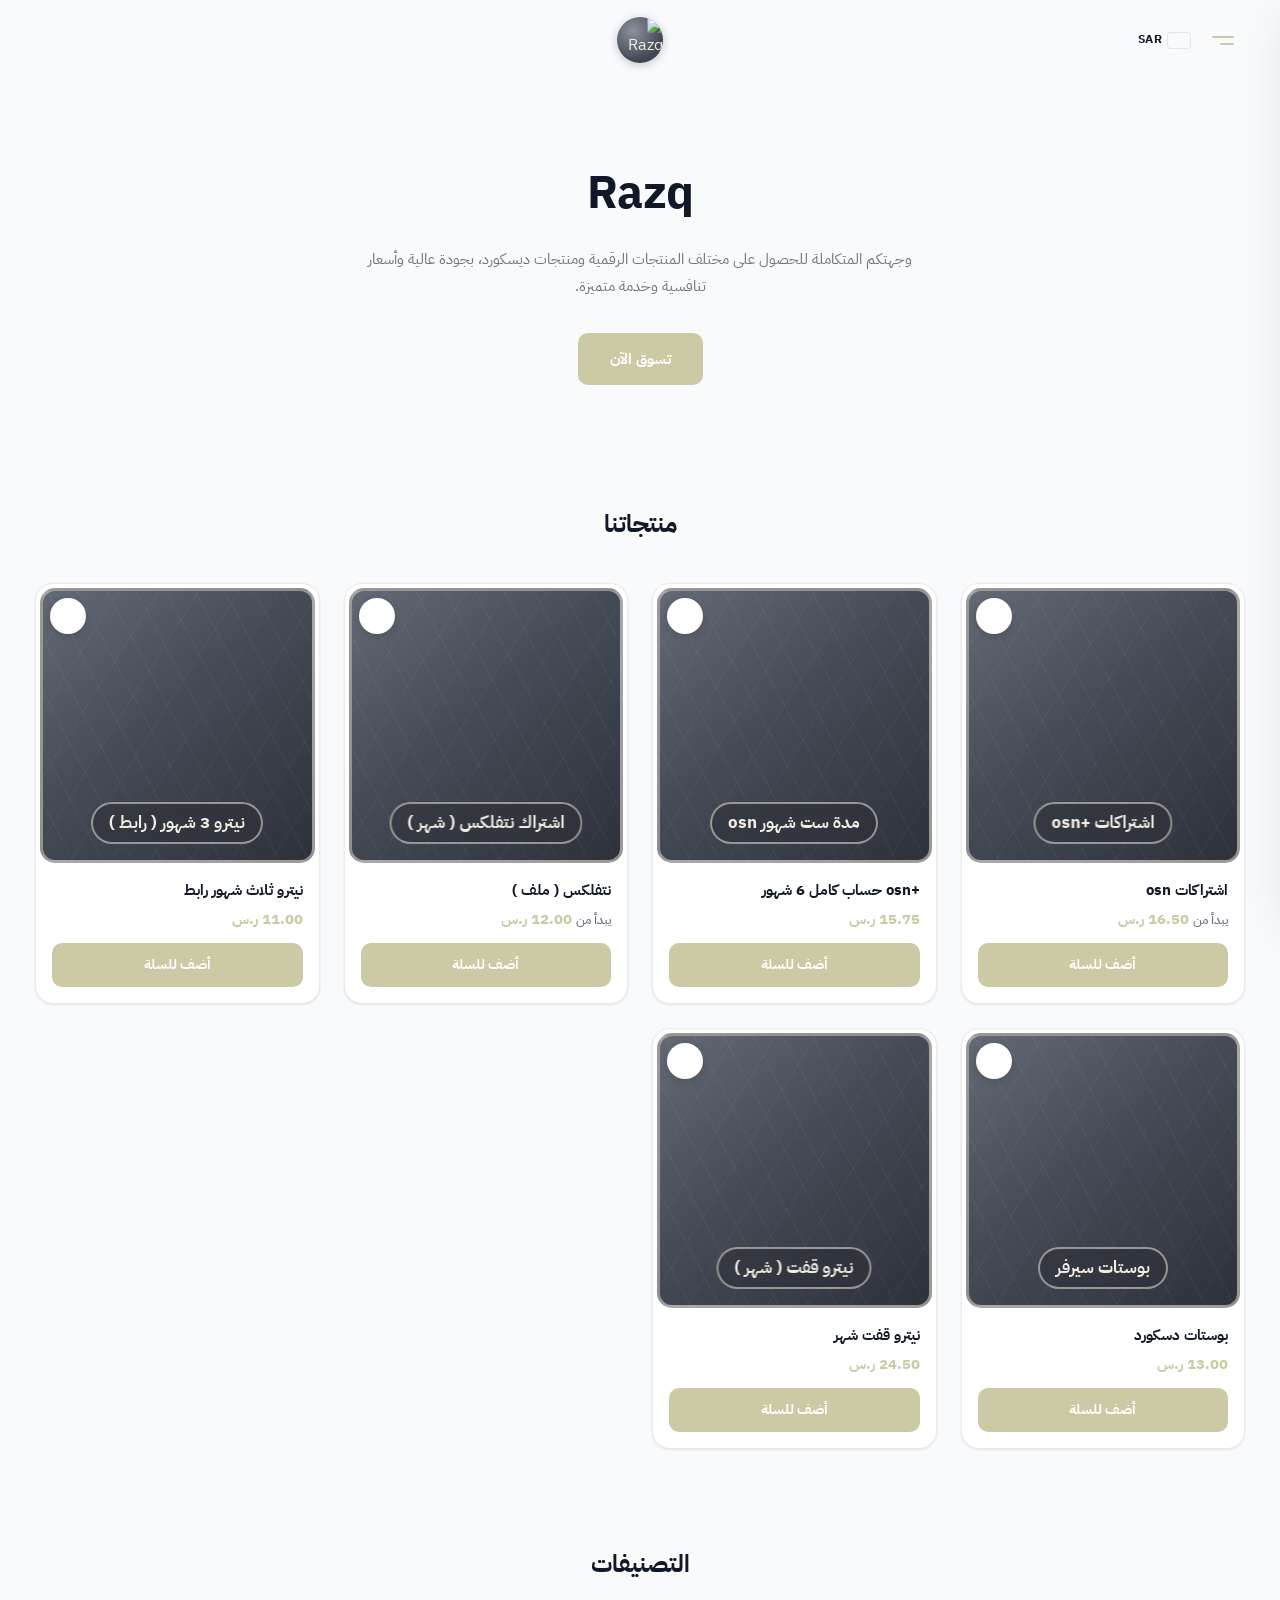
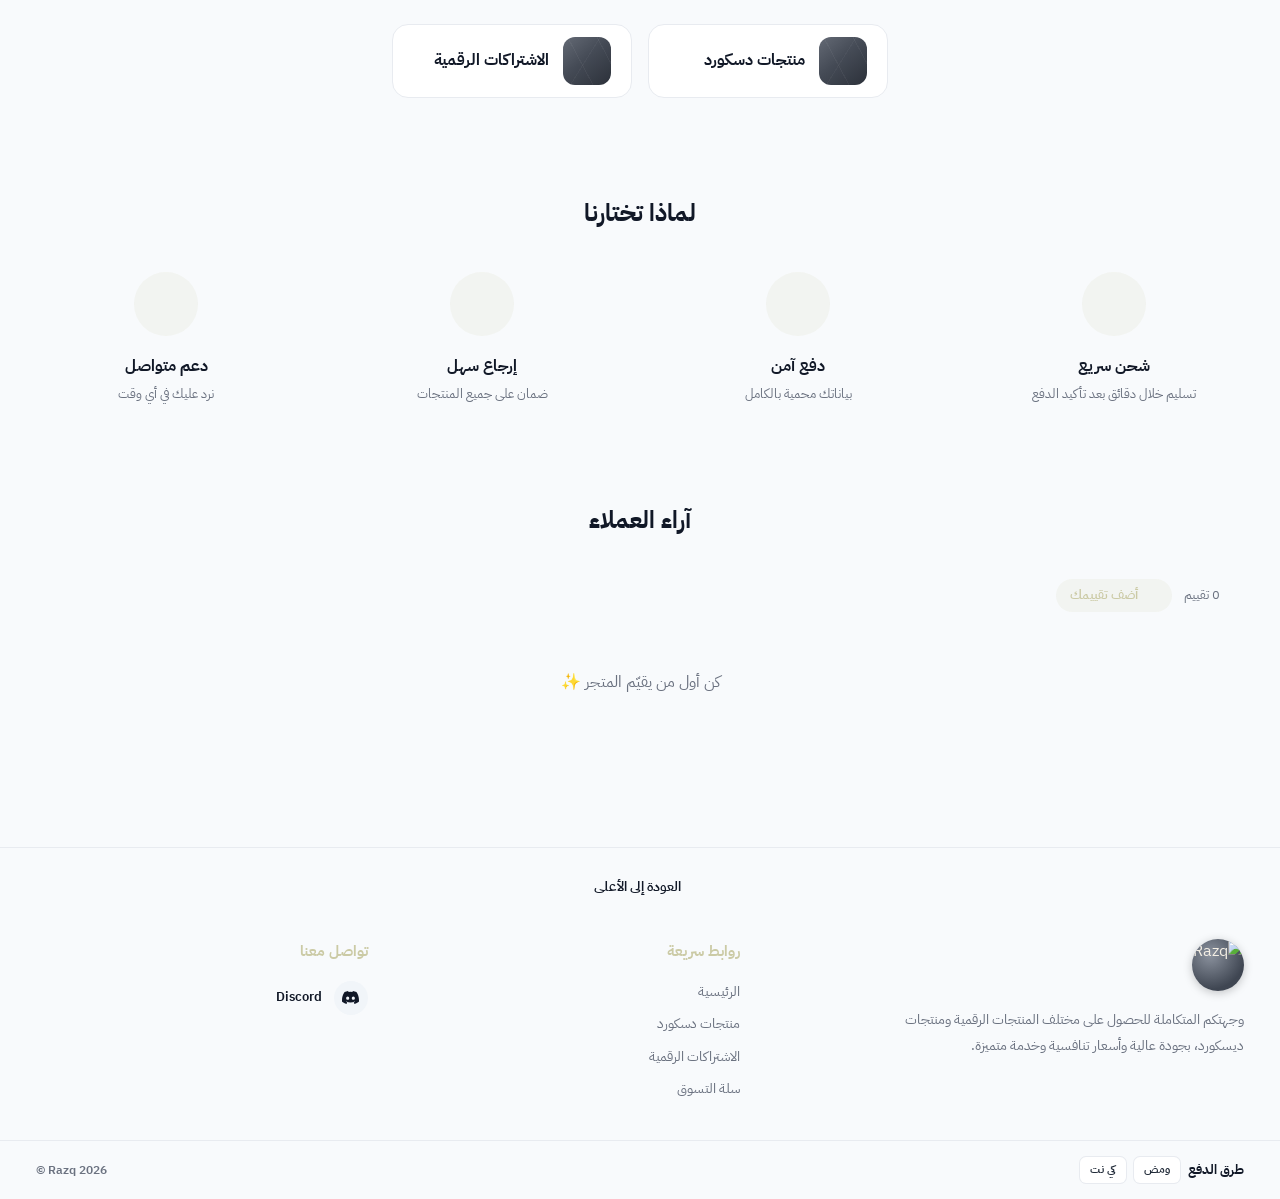
==== index.html @ 9cfd7b9f "Add files via upload" ====
<!doctype html>
<html lang="ar" dir="rtl">
<head>
<meta charset="utf-8">
<meta name="viewport" content="width=device-width, initial-scale=1">
<title>المتجر</title>
<meta name="theme-color" content="#3b82f6">
<script>(function(){var t;try{t=JSON.parse(localStorage.getItem('theme'))}catch(e){}document.documentElement.setAttribute('data-theme',t||'light')})()</script>
<link rel="preconnect" href="https://fonts.googleapis.com">
<link rel="preconnect" href="https://fonts.gstatic.com" crossorigin>
<link id="font-link" rel="stylesheet" href="https://fonts.googleapis.com/css2?family=IBM+Plex+Sans+Arabic:wght@400;500;600;700&display=swap">
<link rel="stylesheet" href="assets/css/style.css">
</head>
<body data-page="home">
<header id="site-header"></header>
<main id="app"><div class="page-loader"><span class="spinner"></span></div></main>
<footer id="site-footer"></footer>
<script src="https://unpkg.com/lucide@latest/dist/umd/lucide.min.js"></script>
<script src="config.js"></script>
<script src="assets/js/app.js"></script>
<script>App.init('home');</script>
</body>
</html>
---- assets/css/style.css ----
@font-face{
    font-family:'Tajawal';
    src:url('../fonts/Tajawal-Black.ttf') format('truetype');
    font-weight:900;
  }
/* ============ المتغيرات والثيم ============ */
:root{
  --font:'IBM Plex Sans Arabic';
  --primary:#3b82f6;
  --primary-soft:color-mix(in srgb,var(--primary) 13%,transparent);
  --bg:#f8fafc;--surface:#ffffff;--surface-2:#f1f5f9;--text:#111827;--muted:#6b7280;--border:#e8ebf0;
  --danger:#ef4444;--success:#16a34a;--star:#f59e0b;
  --shadow:0 1px 2px rgba(16,24,40,.04),0 1px 3px rgba(16,24,40,.06);
  --shadow-lg:0 20px 50px rgba(16,24,40,.16);
  color-scheme:light;
}
[data-theme="dark"]{
  --bg:#111a2e;--surface:#16213a;--surface-2:#1d2a47;--text:#f3f4f6;--muted:#94a3b8;--border:#233150;
  --shadow:none;--shadow-lg:0 20px 50px rgba(0,0,0,.5);color-scheme:dark;
}
*{box-sizing:border-box;margin:0;padding:0}
[hidden]{display:none!important}
html{scroll-behavior:smooth}
body{font-family:var(--font),system-ui,-apple-system,"Segoe UI",sans-serif;background:var(--bg);color:var(--text);line-height:1.6;-webkit-font-smoothing:antialiased;transition:background .2s,color .2s;min-height:100vh;display:flex;flex-direction:column}
main{flex:1}
a{color:inherit;text-decoration:none}
button{font:inherit;cursor:pointer;border:0;background:none;color:inherit}
input,textarea,select{font:inherit;color:inherit}
img{max-width:100%;display:block}
svg{flex-shrink:0}
.container{width:100%;max-width:1240px;margin-inline:auto;padding-inline:16px}
.muted{color:var(--muted)}
.center{text-align:center}
body.lock{overflow:hidden}

/* ============ الأزرار والحقول ============ */
.btn{display:inline-flex;align-items:center;justify-content:center;gap:8px;height:44px;padding:0 20px;border-radius:10px;font-weight:700;font-size:14px;transition:filter .15s,background .15s,transform .1s;white-space:nowrap}
.btn:active{transform:scale(.98)}
.btn svg{width:18px;height:18px}
.btn-primary{background:var(--primary);color:#fff}
.btn-primary:hover{filter:brightness(.92)}
.btn-soft{background:var(--primary-soft);color:var(--primary)}
.btn-soft:hover{filter:brightness(.97)}
.btn-ghost{border:1px solid var(--border);background:var(--surface)}
.btn-ghost:hover{background:var(--surface-2)}
.btn-danger{background:color-mix(in srgb,var(--danger) 12%,transparent);color:var(--danger)}
.btn-discord{background:#5865F2;color:#fff}
.btn-discord:hover{filter:brightness(.93)}
.btn-discord svg{width:22px;height:22px}
.btn-block{width:100%}
.btn-lg{height:56px;font-size:16px;border-radius:12px}
.btn-sm{height:34px;padding:0 12px;font-size:13px;border-radius:8px}
.btn[disabled],.btn.loading{opacity:.55;pointer-events:none}
.grow{flex:1}
.link-danger{color:var(--danger);font-size:13px}
.input{width:100%;height:44px;border:1px solid var(--border);border-radius:10px;background:var(--surface);padding:0 14px;font-size:14px;outline:none;transition:border-color .15s,box-shadow .15s}
textarea.input{height:auto;padding:10px 14px;resize:vertical;line-height:1.7}
.input::placeholder{color:var(--muted);opacity:.8}
.input:focus{border-color:var(--primary);box-shadow:0 0 0 3px var(--primary-soft)}
.input.error{border-color:var(--danger);box-shadow:0 0 0 3px color-mix(in srgb,var(--danger) 15%,transparent)}
.input-sm{height:36px;font-size:13px}
select.input{padding-inline:10px}

/* ============ الهيدر ============ */
#site-header{position:sticky;top:0;z-index:40;background:color-mix(in srgb,var(--bg) 88%,transparent);backdrop-filter:blur(12px);-webkit-backdrop-filter:blur(12px)}
.header-inner{display:grid;grid-template-columns:1fr auto 1fr;align-items:center;height:80px}
.h-group{display:flex;align-items:center;gap:4px}
.h-group.end{justify-content:flex-end}
.icon-btn{width:42px;height:42px;display:grid;place-items:center;border-radius:12px;position:relative;transition:background .15s}
.icon-btn:hover{background:var(--surface-2)}
.icon-btn svg{width:20px;height:20px;stroke-width:1.75}
.h-avatar{width:28px;height:28px;border-radius:50%;object-fit:cover}
.badge{position:absolute;top:3px;inset-inline-end:3px;min-width:17px;height:17px;padding:0 4px;border-radius:999px;background:var(--danger);color:#fff;font-size:10px;font-weight:700;display:grid;place-items:center;line-height:1}
.badge.bump{animation:bump .35s ease}
@keyframes bump{50%{transform:scale(1.35)}}
.burger{display:flex;flex-direction:column;gap:5px;align-items:flex-start;width:22px}
.burger span{display:block;height:2px;border-radius:2px;background:var(--primary);width:22px}
.burger span:last-child{width:14px}
.logo{width:46px;height:46px;border-radius:50%;overflow:hidden;display:grid;place-items:center;background:radial-gradient(circle at 35% 30%,#8b929e,#3f4652 70%);color:#f3eee4;box-shadow:0 2px 10px rgba(0,0,0,.22)}
.logo img{width:100%;height:100%;object-fit:cover}
.logo svg{width:22px;height:22px}
.logo-lg{width:52px;height:52px}
.cur-wrap{position:relative}
.cur-btn{display:flex;align-items:center;gap:6px;font-weight:700;font-size:12px;padding:8px;border-radius:10px;letter-spacing:.3px}
.cur-btn:hover{background:var(--surface-2)}
.cur-btn svg{width:14px;height:14px}
.flag{width:22px;height:15px;border-radius:3px;object-fit:cover;box-shadow:0 0 0 1px rgba(0,0,0,.08)}
.cur-menu{position:absolute;top:calc(100% + 8px);inset-inline-start:0;width:250px;background:var(--surface);border:1px solid var(--border);border-radius:16px;box-shadow:var(--shadow-lg);padding:6px;max-height:340px;overflow:auto;display:none;z-index:50}
.cur-menu.open{display:block;animation:fade .15s ease}
.cur-item{display:flex;align-items:center;gap:12px;width:100%;padding:10px 12px;border-radius:10px;font-size:14px;text-align:start}
.cur-item:hover{background:var(--surface-2)}
.cur-item .cur-name{flex:1}
.cur-item .cur-code{font-size:11px;color:var(--muted);font-weight:600}
.cur-item.active{color:var(--primary);font-weight:700}
.cur-item.active .cur-code{color:var(--primary)}
@keyframes fade{from{opacity:0;transform:translateY(-4px)}}

/* ============ الهيرو والأقسام ============ */
.hero{text-align:center;padding:76px 16px 96px}
.hero h1{font-size:clamp(34px,5vw,46px);font-weight:800;letter-spacing:-.5px;margin-bottom:16px}
.hero p{color:var(--muted);max-width:560px;margin:0 auto 32px;font-size:15px;line-height:1.85}
.btn-hero{height:52px;padding:0 32px;border-radius:10px;font-size:15px}
.section{padding:24px 0 72px}
.section-title{text-align:center;font-size:24px;font-weight:700;margin-bottom:40px}
.empty{text-align:center;color:var(--muted);padding:40px 0}
.chip{display:inline-flex;align-items:center;gap:6px;padding:6px 14px;border-radius:999px;background:var(--primary-soft);color:var(--primary);font-size:13px;font-weight:600}
.mb{margin-bottom:24px}

/* ============ بطاقة المنتج ============ */
.grid{display:grid;grid-template-columns:repeat(4,minmax(0,1fr));gap:24px;max-width:1210px;margin-inline:auto}
.p-card{position:relative;background:var(--surface);border-radius:18px;overflow:hidden;border:1px solid var(--border);box-shadow:var(--shadow);display:flex;flex-direction:column;transition:transform .2s,box-shadow .2s}
.p-card:hover{transform:translateY(-3px);box-shadow:0 12px 30px rgba(16,24,40,.1)}
.p-media{display:block;aspect-ratio:1;padding:4px}
.p-media>img,.p-media>.ph{width:100%;height:100%;object-fit:cover;border-radius:15px}
.ph{position:relative;display:grid;place-items:center;background:linear-gradient(140deg,#646a75 0%,#454b56 45%,#2c313a 100%);color:#ece6d9;overflow:hidden;border:3px solid rgba(225,220,210,.55)}
.ph::before{content:"";position:absolute;inset:0;background:repeating-linear-gradient(62deg,rgba(255,255,255,.045) 0 1px,transparent 1px 26px),repeating-linear-gradient(-58deg,rgba(255,255,255,.035) 0 1px,transparent 1px 34px)}
.ph svg{width:44%;height:44%;stroke-width:1.2;position:relative;filter:drop-shadow(0 8px 14px rgba(0,0,0,.4));margin-top:-10%}
.p-pill{position:absolute;bottom:6%;left:50%;transform:translateX(-50%);white-space:nowrap;max-width:88%;overflow:hidden;text-overflow:ellipsis;padding:5px 16px;border-radius:999px;border:2px solid rgba(236,230,217,.55);background:rgba(44,48,56,.55);color:#f2ede2;font-weight:700;font-size:clamp(12px,1.35vw,18px);backdrop-filter:blur(3px)}
.fav-btn{position:absolute;top:14px;inset-inline-end:14px;width:36px;height:36px;border-radius:50%;background:#fff;color:#374151;display:grid;place-items:center;box-shadow:0 2px 8px rgba(0,0,0,.15);z-index:2;transition:transform .15s}
.fav-btn:hover{transform:scale(1.08)}
.fav-btn svg{width:17px;height:17px}
.fav-btn.on{color:#ef4444}
.fav-btn.on svg{fill:#ef4444}
.p-body{padding:12px 16px 16px;display:flex;flex-direction:column;gap:6px;flex:1}
.p-name{font-weight:700;font-size:15px;line-height:1.5}
.p-name:hover{color:var(--primary)}
.p-price{color:var(--primary);font-weight:700;font-size:15px;margin-bottom:6px;margin-top:auto}
.p-price .from{color:var(--muted);font-weight:500;font-size:13px}

/* التصنيفات */
.cat-grid{display:flex;flex-wrap:wrap;justify-content:center;gap:16px}
.cat-card{display:flex;align-items:center;gap:14px;padding:12px 20px 12px 12px;background:var(--surface);border:1px solid var(--border);border-radius:16px;min-width:240px;font-weight:700;transition:border-color .15s,transform .15s}
.cat-card:hover{border-color:var(--primary);transform:translateY(-2px)}
.thumb{width:48px;height:48px;border-radius:12px;overflow:hidden;flex-shrink:0}
.thumb img,.thumb .ph{width:100%;height:100%;object-fit:cover;border-width:0}
.thumb .ph svg{width:55%;height:55%;margin:0}

/* لماذا تختارنا */
.features{display:grid;grid-template-columns:repeat(4,1fr);gap:24px;text-align:center}
.feature .f-icon{width:64px;height:64px;border-radius:50%;background:var(--primary-soft);color:var(--primary);display:grid;place-items:center;margin:0 auto 18px}
.feature .f-icon svg{width:26px;height:26px;stroke-width:1.75}
.feature h3{font-size:16px;font-weight:700;margin-bottom:4px}
.feature p{color:var(--muted);font-size:13px}

/* آراء العملاء */
.rv-head{display:flex;align-items:center;justify-content:space-between;gap:12px;margin-bottom:18px;max-width:1160px;margin-inline:auto}
.rv-meta{display:flex;align-items:center;gap:12px;color:var(--muted);font-size:13px}
.rv-arrows{display:flex;gap:8px}
.round-btn{width:36px;height:36px;border-radius:50%;border:1px solid var(--border);display:grid;place-items:center;background:var(--surface)}
.round-btn:hover{border-color:var(--primary);color:var(--primary)}
.round-btn svg{width:16px;height:16px}
.rv-track{display:flex;gap:16px;overflow-x:auto;scroll-snap-type:x mandatory;scrollbar-width:none;padding-bottom:4px;max-width:1160px;margin-inline:auto}
.rv-track::-webkit-scrollbar{display:none}
.rv-card{flex:0 0 calc((100% - 64px)/5);min-width:220px;scroll-snap-align:start;background:var(--surface);border:1px solid var(--border);border-radius:14px;padding:20px 18px;min-height:124px}
.rv-top{display:flex;gap:12px;align-items:flex-start;margin-bottom:12px}
.rv-letter{color:var(--primary);font-weight:700;font-size:15px;width:16px;text-align:center;padding-top:2px}
.rv-name{font-weight:700;font-size:14px;line-height:1.3}
.stars{color:var(--star);letter-spacing:1px;font-size:13px}
.rv-text{font-size:14px;color:var(--muted)}

/* ============ الفوتر ============ */
.footer{border-top:1px solid var(--border);margin-top:40px}
.to-top{display:flex;align-items:center;gap:6px;margin:28px auto 40px;font-size:14px;font-weight:600}
.to-top svg{width:16px;height:16px}
.to-top:hover{color:var(--primary)}
.f-grid{display:grid;grid-template-columns:1.4fr 1fr 1fr;gap:40px;padding-bottom:40px}
.f-about p{color:var(--muted);font-size:14px;line-height:1.9;margin-top:16px;max-width:380px}
.footer h4{color:var(--primary);font-size:15px;font-weight:700;margin-bottom:18px}
.f-links{list-style:none;display:flex;flex-direction:column;gap:10px;font-size:14px;color:var(--muted)}
.f-links a:hover{color:var(--primary)}
.f-contact{list-style:none;display:flex;flex-direction:column;gap:14px}
.f-contact a{display:flex;align-items:center;gap:12px;font-size:13px;font-weight:600}
.f-ic{width:34px;height:34px;border-radius:50%;background:var(--surface-2);display:grid;place-items:center}
.f-ic svg{width:17px;height:17px}
.f-bottom{border-top:1px solid var(--border);padding:16px 0}
.f-bottom-inner{display:flex;align-items:center;justify-content:space-between;gap:16px;flex-wrap:wrap}
.pay{display:flex;align-items:center;gap:8px;flex-wrap:wrap;font-size:13px;font-weight:700}
.pay-chip{background:#fff;color:#1f2937;border-radius:6px;padding:4px 10px;font-size:11px;font-weight:800;box-shadow:0 0 0 1px var(--border)}
.copy{font-size:12px;color:var(--muted);font-weight:600}

/* ============ الدرج الجانبي والنوافذ ============ */
.overlay{position:fixed;inset:0;background:rgba(10,15,30,.5);z-index:80;opacity:0;pointer-events:none;transition:opacity .25s}
.overlay.open{opacity:1;pointer-events:auto}
.drawer{position:fixed;top:0;bottom:0;right:0;width:320px;max-width:86vw;background:var(--bg);z-index:90;transform:translateX(105%);transition:transform .28s ease;display:flex;flex-direction:column;box-shadow:var(--shadow-lg)}
.drawer.open{transform:none}
.drawer-head{display:flex;align-items:center;justify-content:space-between;padding:20px;border-bottom:1px solid var(--border);font-weight:700}
.sq-btn{width:38px;height:38px;border-radius:10px;background:var(--surface-2);display:grid;place-items:center;color:var(--muted)}
.sq-btn svg{width:18px;height:18px}
.drawer-list{list-style:none;padding:12px;display:flex;flex-direction:column;gap:4px;overflow:auto}
.drawer-list a{display:flex;align-items:center;gap:14px;padding:10px;border-radius:12px;font-size:15px}
.drawer-list a:hover{background:var(--surface-2)}
.drawer-list .thumb{width:40px;height:40px;border-radius:10px}
.d-ic{width:40px;height:40px;border-radius:10px;background:var(--primary-soft);color:var(--primary);display:grid;place-items:center}
.d-ic svg{width:19px;height:19px}

.modal{position:fixed;inset:0;z-index:100;display:none;align-items:center;justify-content:center;padding:16px;background:rgba(10,15,30,.55)}
.modal.open{display:flex}
.modal.modal-top{align-items:flex-start;padding-top:90px}
.modal-box{position:relative;width:100%;max-width:430px;max-height:calc(100vh - 32px);overflow:auto;background:var(--bg);border-radius:24px;padding:32px 28px 28px;box-shadow:var(--shadow-lg);animation:pop .2s ease}
.modal-wide{max-width:620px;padding:18px}
@keyframes pop{from{opacity:0;transform:scale(.96) translateY(8px)}}
.modal-close{position:absolute;top:16px;inset-inline-end:16px;color:var(--muted)}
.modal-close svg{width:20px;height:20px}
.m-head{text-align:center;margin-bottom:24px}
.m-avatar{width:72px;height:72px;border-radius:50%;border:2px solid var(--border);display:grid;place-items:center;margin:0 auto 16px;color:var(--muted);overflow:hidden;background:var(--surface)}
.m-avatar img{width:100%;height:100%;object-fit:cover}
.m-avatar svg{width:30px;height:30px;stroke-width:1.5}
.m-avatar.success{background:color-mix(in srgb,var(--success) 14%,transparent);color:var(--success);border-color:transparent}
.m-head h3{font-size:20px;font-weight:700}
.m-head p{font-size:13px;margin-top:6px}
.sep{display:flex;align-items:center;gap:12px;color:var(--muted);font-size:12px;margin:20px 0 12px}
.sep::before,.sep::after{content:"";flex:1;height:1px;background:var(--border)}
.tiny{font-size:12px;color:var(--muted);text-align:center;line-height:1.8}
.stack{display:flex;flex-direction:column;gap:10px}
.order-id{font-size:26px;font-weight:800;color:var(--primary);letter-spacing:1px;margin-top:4px}
.steps{counter-reset:s;list-style:none;display:flex;flex-direction:column;gap:10px;margin:0 0 22px;padding:16px;background:var(--surface);border:1px solid var(--border);border-radius:14px}
.steps li{counter-increment:s;display:flex;gap:10px;align-items:center;font-size:14px}
.steps li::before{content:counter(s);width:24px;height:24px;border-radius:50%;background:var(--primary-soft);color:var(--primary);font-size:12px;font-weight:700;display:grid;place-items:center;flex-shrink:0}
.star-pick{display:flex;justify-content:center;gap:6px;margin-bottom:14px;direction:ltr}
.star-pick button{font-size:30px;color:var(--border);line-height:1}
.star-pick button.on{color:var(--star)}
.acc-orders{list-style:none;display:flex;flex-direction:column;gap:8px;margin:8px 0 18px;max-height:220px;overflow:auto}
.acc-orders li{display:flex;justify-content:space-between;gap:8px;padding:10px 12px;background:var(--surface);border:1px solid var(--border);border-radius:10px;font-size:13px}
.acc-orders b{color:var(--primary)}
.sec-label{font-size:13px;font-weight:700;color:var(--muted)}

/* البحث */
.search-row{display:flex;align-items:center;gap:10px;border-bottom:1px solid var(--border);padding:4px 6px 14px}
.search-row svg{width:20px;height:20px;color:var(--muted)}
.search-row input{flex:1;border:0;background:none;outline:none;font-size:16px;height:40px}
.s-results{list-style:none;max-height:60vh;overflow:auto;padding-top:8px}
.s-results a{display:flex;align-items:center;gap:12px;padding:10px;border-radius:12px}
.s-results a:hover{background:var(--surface-2)}
.s-results .thumb{width:44px;height:44px}
.s-results .s-name{font-weight:600;font-size:14px}
.s-results .s-price{font-size:13px;color:var(--primary);font-weight:700}

/* التنبيهات */
.toasts{position:fixed;bottom:24px;left:50%;transform:translateX(-50%);z-index:200;display:flex;flex-direction:column;gap:8px;align-items:center;width:max-content;max-width:calc(100vw - 32px)}
.toast{display:flex;align-items:center;gap:10px;background:#111827;color:#fff;padding:12px 18px;border-radius:12px;font-size:14px;box-shadow:var(--shadow-lg);animation:pop .2s ease;transition:opacity .3s,transform .3s}
[data-theme="dark"] .toast{background:#f8fafc;color:#111827}
.toast svg{width:18px;height:18px}
.toast.success svg{color:#22c55e}
.toast.error svg{color:#ef4444}
.toast.out{opacity:0;transform:translateY(8px)}

/* ============ الصفحات الداخلية ============ */
.page{padding-top:24px;padding-bottom:40px}
.narrow{max-width:864px}
.crumbs{display:flex;gap:8px;font-size:13px;color:var(--muted);margin-bottom:18px;flex-wrap:wrap}
.crumbs b{color:var(--text);font-weight:500}
.crumbs a:hover{color:var(--primary)}
.page-title{font-size:30px;font-weight:800;margin-bottom:28px}
.card{background:var(--surface);border:1px solid var(--border);border-radius:18px;padding:20px 24px;box-shadow:var(--shadow);margin-bottom:24px}
.card-title{font-size:15px;font-weight:700;margin-bottom:16px}

/* السلة */
.cart-item{display:grid;grid-template-columns:96px 1fr auto;gap:18px;padding:4px 0}
.cart-item+.cart-item{border-top:1px solid var(--border);padding-top:18px;margin-top:14px}
.ci-img{width:96px;height:96px;border-radius:12px;overflow:hidden;box-shadow:0 0 0 1px var(--border)}
.ci-img img,.ci-img .ph{width:100%;height:100%;object-fit:cover;border-width:2px}
.ci-img .ph svg{margin:0}
.ci-info{display:flex;flex-direction:column;gap:6px;min-width:0}
.ci-name{font-weight:700;font-size:14px}
.ci-opt{font-size:12px;color:var(--muted)}
.ci-note{font-size:11.5px;color:var(--muted)}
.ci-unit{color:var(--primary);font-weight:700;font-size:14px}
.ci-actions{display:flex;align-items:center;gap:16px}
.ci-total{font-weight:700;font-size:14px;white-space:nowrap}
.qty{display:inline-flex;align-items:center;border:1px solid var(--border);border-radius:10px;height:34px;background:var(--surface)}
.qty button{width:32px;height:100%;color:var(--muted);font-size:16px}
.qty button:hover{color:var(--primary)}
.qty span{min-width:28px;text-align:center;font-weight:700;font-size:14px}
.qty-lg{height:56px;border-radius:12px}
.qty-lg button{width:44px;font-size:20px}
.coupon-row{display:flex;gap:10px}
.coupon-on{display:flex;align-items:center;justify-content:space-between;gap:10px;padding:10px 14px;border:1px dashed var(--primary);border-radius:10px;background:var(--primary-soft);font-size:14px}
.sum-row{display:flex;justify-content:space-between;align-items:center;font-size:13px;padding:6px 0}
.sum-row.disc{color:var(--success)}
.sum-total{display:flex;justify-content:space-between;align-items:center;border-top:1px solid var(--border);margin-top:10px;padding:18px 0 22px;font-weight:700}
.sum-total b{color:var(--primary);font-size:22px;font-weight:800}
.sum-hint{display:flex;align-items:center;justify-content:center;gap:6px;font-size:12px;color:var(--muted);margin-top:12px}
.sum-hint svg{width:15px;height:15px;color:#5865F2}
.cont-link{display:block;text-align:center;font-size:13px;color:var(--muted);margin-top:14px}
.cont-link:hover{color:var(--primary)}
.empty-cart{text-align:center;padding:48px 20px}
.empty-cart .e-ic{width:80px;height:80px;border-radius:50%;background:var(--primary-soft);color:var(--primary);display:grid;place-items:center;margin:0 auto 18px}
.empty-cart .e-ic svg{width:34px;height:34px}
.empty-cart h3{font-size:18px;margin-bottom:6px}
.empty-cart p{color:var(--muted);margin-bottom:22px;font-size:14px}

/* صفحة المنتج */
.pd{display:grid;grid-template-columns:minmax(0,1fr) minmax(0,1fr);gap:48px;align-items:start;margin-bottom:64px}
.pd-media{position:sticky;top:100px;border-radius:22px;overflow:hidden;aspect-ratio:1;background:var(--surface);border:1px solid var(--border);padding:6px}
.pd-media>img,.pd-media>.ph{width:100%;height:100%;object-fit:cover;border-radius:17px}
.pd-media .p-pill{font-size:clamp(14px,2vw,22px)}
.pd-info h1{font-size:28px;font-weight:800;line-height:1.4;margin-bottom:10px}
.pd-price{font-size:26px;font-weight:800;color:var(--primary);margin-bottom:24px}
.pd-block{margin-bottom:22px}
.pd-label{font-size:14px;font-weight:700;margin-bottom:10px}
.opts{display:flex;flex-wrap:wrap;gap:10px}
.opt{display:flex;flex-direction:column;align-items:flex-start;border:1.5px solid var(--border);border-radius:12px;padding:10px 16px;background:var(--surface);min-width:110px;transition:border-color .15s}
.opt span{font-weight:700;font-size:14px}
.opt small{color:var(--muted);font-size:12px}
.opt.active{border-color:var(--primary);background:var(--primary-soft)}
.opt.active small{color:var(--primary)}
.pd-desc{color:var(--muted);font-size:15px;line-height:1.9;margin-bottom:26px;padding:16px 18px;background:var(--surface);border:1px solid var(--border);border-radius:14px}
.pd-buy{display:flex;gap:12px;margin-bottom:12px}
.pd-perks{list-style:none;display:flex;flex-direction:column;gap:10px;margin-top:22px;font-size:13px;color:var(--muted)}
.pd-perks li{display:flex;align-items:center;gap:8px}
.pd-perks svg{width:17px;height:17px;color:var(--primary)}

/* شاشة التحميل */
.page-loader{display:grid;place-items:center;min-height:60vh}
.spinner{width:34px;height:34px;border-radius:50%;border:3px solid var(--border);border-top-color:var(--primary);animation:spin .8s linear infinite}
@keyframes spin{to{transform:rotate(360deg)}}
.gate{max-width:460px;margin:40px auto;text-align:center}
.gate .card{padding:36px 28px}
.id-box{display:flex;align-items:center;gap:8px;justify-content:center;background:var(--surface-2);border-radius:10px;padding:10px;font-family:monospace;font-size:15px;margin:14px 0;direction:ltr}

/* الشريط السفلي للجوال */
.bnav{display:none}

/* ============ لوحة التحكم ============ */
.admin{display:grid;grid-template-columns:250px minmax(0,1fr);gap:24px;padding:24px 16px 60px}
.a-side{position:sticky;top:96px;align-self:start;background:var(--surface);border:1px solid var(--border);border-radius:18px;padding:12px}
.a-user{display:flex;align-items:center;gap:10px;padding:8px 8px 14px;border-bottom:1px solid var(--border);margin-bottom:8px}
.a-user img{width:38px;height:38px;border-radius:50%}
.a-user b{display:block;font-size:14px}
.a-user small{color:var(--muted);font-size:12px}
.a-tab{display:flex;align-items:center;gap:10px;width:100%;padding:10px 12px;border-radius:10px;font-size:14px;font-weight:500;color:var(--muted);text-align:start}
.a-tab svg{width:18px;height:18px}
.a-tab:hover{background:var(--surface-2);color:var(--text)}
.a-tab.active{background:var(--primary-soft);color:var(--primary);font-weight:700}
.a-top{display:flex;align-items:center;justify-content:space-between;gap:12px;margin-bottom:20px;flex-wrap:wrap}
.a-top h2{font-size:22px;font-weight:800}
.a-actions{display:flex;gap:8px;align-items:center;flex-wrap:wrap}
.dirty{display:none;align-items:center;gap:6px;font-size:12px;font-weight:700;color:#d97706;background:color-mix(in srgb,#f59e0b 14%,transparent);padding:6px 10px;border-radius:999px}
.dirty.show{display:inline-flex}
.field{display:flex;flex-direction:column;gap:6px;margin-bottom:14px;min-width:0}
.field>label{font-size:13px;font-weight:600;color:var(--muted)}
.hint{font-size:12px;color:var(--muted);line-height:1.7}
.row2{display:grid;grid-template-columns:repeat(2,minmax(0,1fr));gap:12px}
.row3{display:grid;grid-template-columns:repeat(3,minmax(0,1fr));gap:12px}
.a-item{border:1px solid var(--border);border-radius:14px;margin-bottom:10px;background:var(--surface);overflow:hidden}
.a-item>summary{display:flex;align-items:center;gap:12px;padding:12px 14px;cursor:pointer;list-style:none}
.a-item>summary::-webkit-details-marker{display:none}
.a-item[open]>summary{border-bottom:1px solid var(--border);background:var(--surface-2)}
.a-item .thumb{width:44px;height:44px}
.a-sum-main{flex:1;min-width:0}
.a-sum-main b{display:block;font-size:14px;white-space:nowrap;overflow:hidden;text-overflow:ellipsis}
.a-sum-main small{color:var(--muted);font-size:12px}
.a-body{padding:16px}
.mini-btns{display:flex;gap:4px}
.mini{width:32px;height:32px;border-radius:8px;display:grid;place-items:center;color:var(--muted)}
.mini:hover{background:var(--surface-2);color:var(--text)}
.mini.del:hover{color:var(--danger)}
.mini svg{width:16px;height:16px}
.sub-list{display:flex;flex-direction:column;gap:8px;margin-bottom:10px}
.sub-row{display:flex;gap:8px;align-items:center}
.sub-row .input{height:38px;font-size:13px}
.tag{font-size:11px;font-weight:700;padding:3px 8px;border-radius:999px}
.tag.on{background:color-mix(in srgb,var(--success) 14%,transparent);color:var(--success)}
.tag.off{background:var(--surface-2);color:var(--muted)}
.check{display:flex;align-items:center;gap:8px;font-size:14px;cursor:pointer;user-select:none}
.check input{width:18px;height:18px;accent-color:var(--primary)}
.img-field{display:flex;gap:8px;align-items:center}
.img-prev{width:44px;height:44px;border-radius:10px;object-fit:cover;background:var(--surface-2);flex-shrink:0}
.stats{display:grid;grid-template-columns:repeat(4,1fr);gap:12px;margin-bottom:20px}
.stat{background:var(--surface);border:1px solid var(--border);border-radius:14px;padding:16px}
.stat small{color:var(--muted);font-size:12px}
.stat b{display:block;font-size:26px;font-weight:800}
.checklist{list-style:none;display:flex;flex-direction:column;gap:10px}
.checklist li{display:flex;align-items:center;gap:10px;font-size:14px}
.checklist svg{width:18px;height:18px}
.checklist .ok{color:var(--success)}
.checklist .no{color:var(--danger)}
.note-box{background:var(--primary-soft);border-radius:12px;padding:14px 16px;font-size:13px;line-height:1.9;margin-bottom:16px}
.note-box code{background:var(--surface);padding:1px 6px;border-radius:5px;font-size:12px;direction:ltr;display:inline-block}
.tbl-head{display:flex;gap:8px;font-size:12px;color:var(--muted);font-weight:600;padding:0 2px 6px}

/* ============ التجاوب ============ */
@media (max-width:1024px){
  .grid{grid-template-columns:repeat(3,minmax(0,1fr))}
  .rv-card{flex-basis:calc((100% - 32px)/3)}
  .admin{grid-template-columns:1fr}
  .a-side{position:static;display:flex;flex-wrap:wrap;gap:4px}
  .a-user{width:100%}
  .a-tab{width:auto}
}
@media (max-width:768px){
  .header-inner{height:68px}
  .grid{grid-template-columns:repeat(2,minmax(0,1fr));gap:12px}
  .p-body{padding:10px 12px 12px}
  .p-name{font-size:13px}
  .p-price{font-size:13px}
  .p-card .btn{height:38px;font-size:13px}
  .fav-btn{top:10px;inset-inline-end:10px;width:30px;height:30px}
  .features{grid-template-columns:repeat(2,1fr);row-gap:32px}
  .rv-card{flex-basis:78%}
  .f-grid{grid-template-columns:1fr;gap:28px}
  .pd{grid-template-columns:1fr;gap:24px}
  .pd-media{position:static}
  .hero{padding:48px 16px 64px}
  .cart-item{grid-template-columns:72px 1fr}
  .ci-img{width:72px;height:72px}
  .ci-total{grid-column:2}
  .card{padding:18px}
  .row2,.row3{grid-template-columns:1fr}
  .stats{grid-template-columns:repeat(2,1fr)}
  .hide-m{display:none!important}
  body{padding-bottom:68px}
  .bnav{display:grid;grid-template-columns:repeat(4,1fr);position:fixed;bottom:0;left:0;right:0;height:64px;background:var(--surface);border-top:1px solid var(--border);z-index:60}
  .bnav a,.bnav button{display:flex;flex-direction:column;align-items:center;justify-content:center;gap:2px;font-size:11px;color:var(--muted);position:relative}
  .bnav svg{width:21px;height:21px}
  .bnav .active{color:var(--primary)}
  .bnav .badge{top:6px;inset-inline-end:calc(50% - 22px)}
  .toasts{bottom:84px}
}
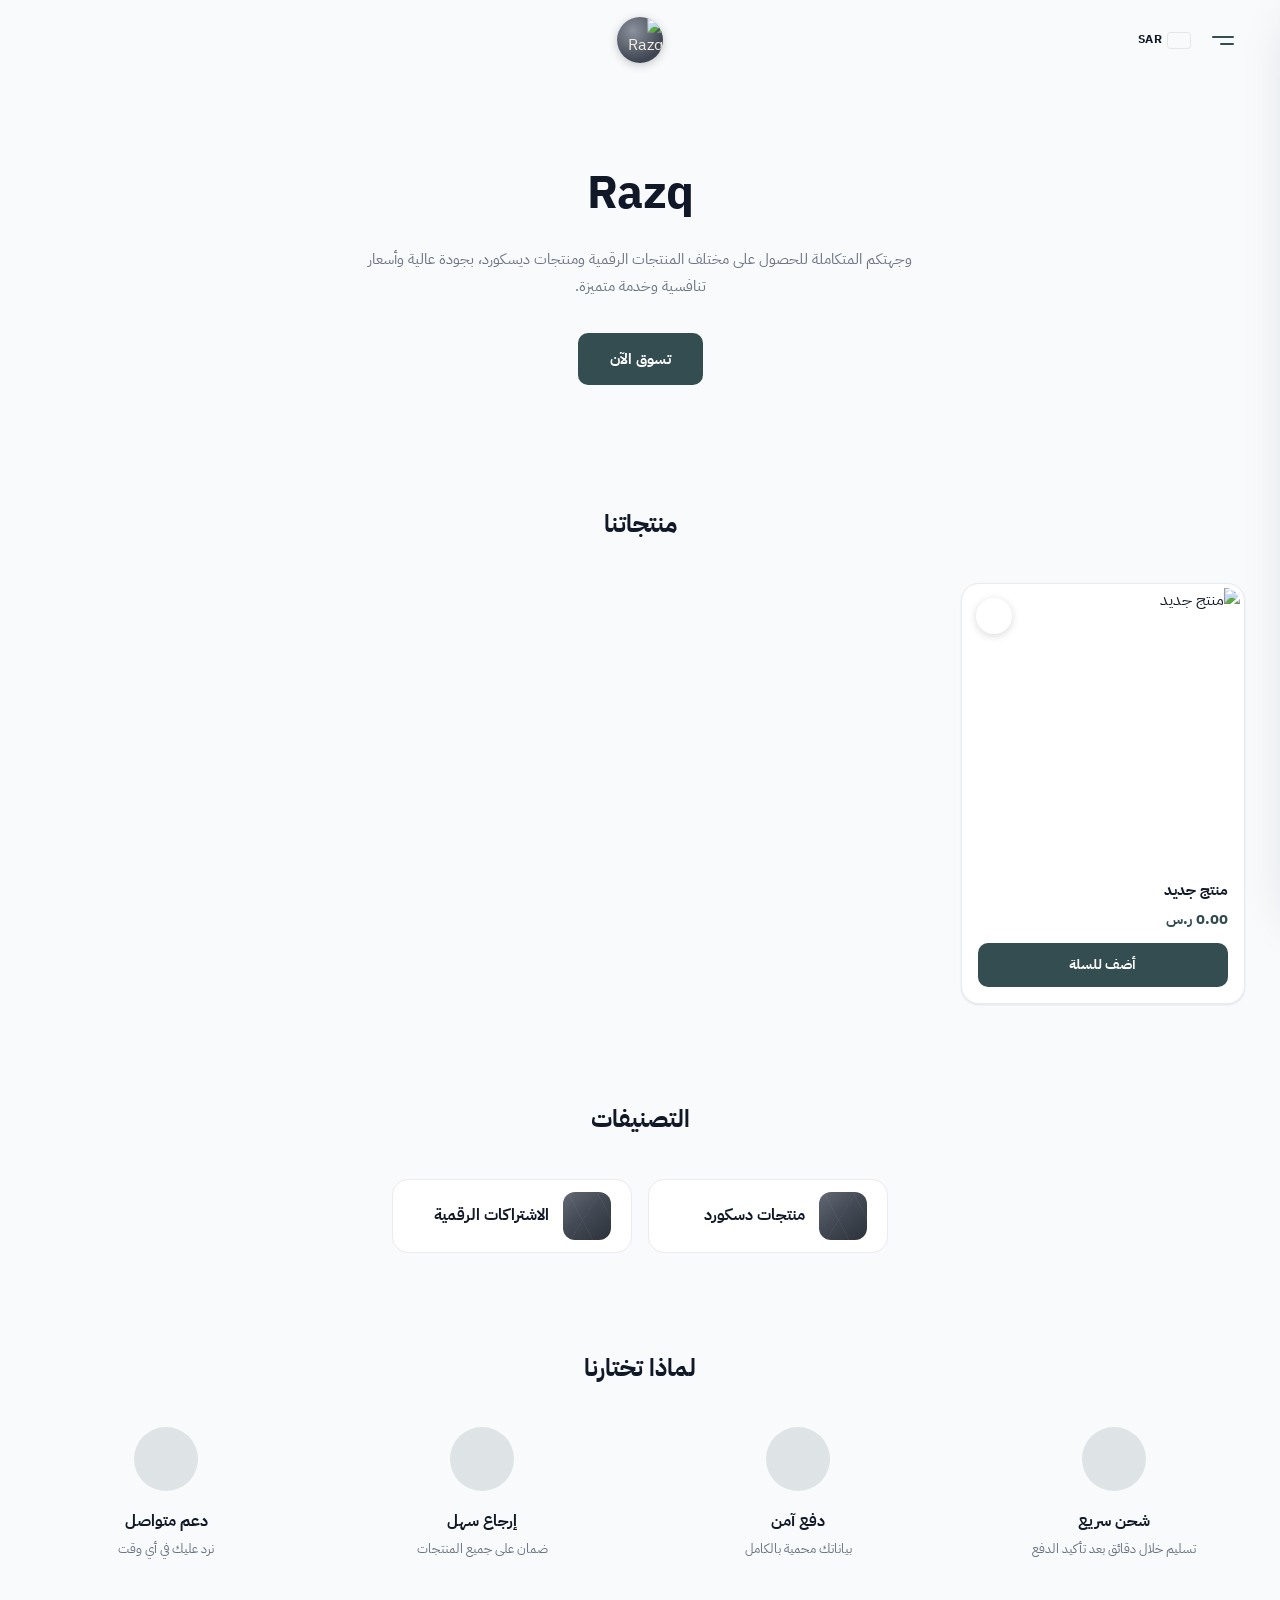
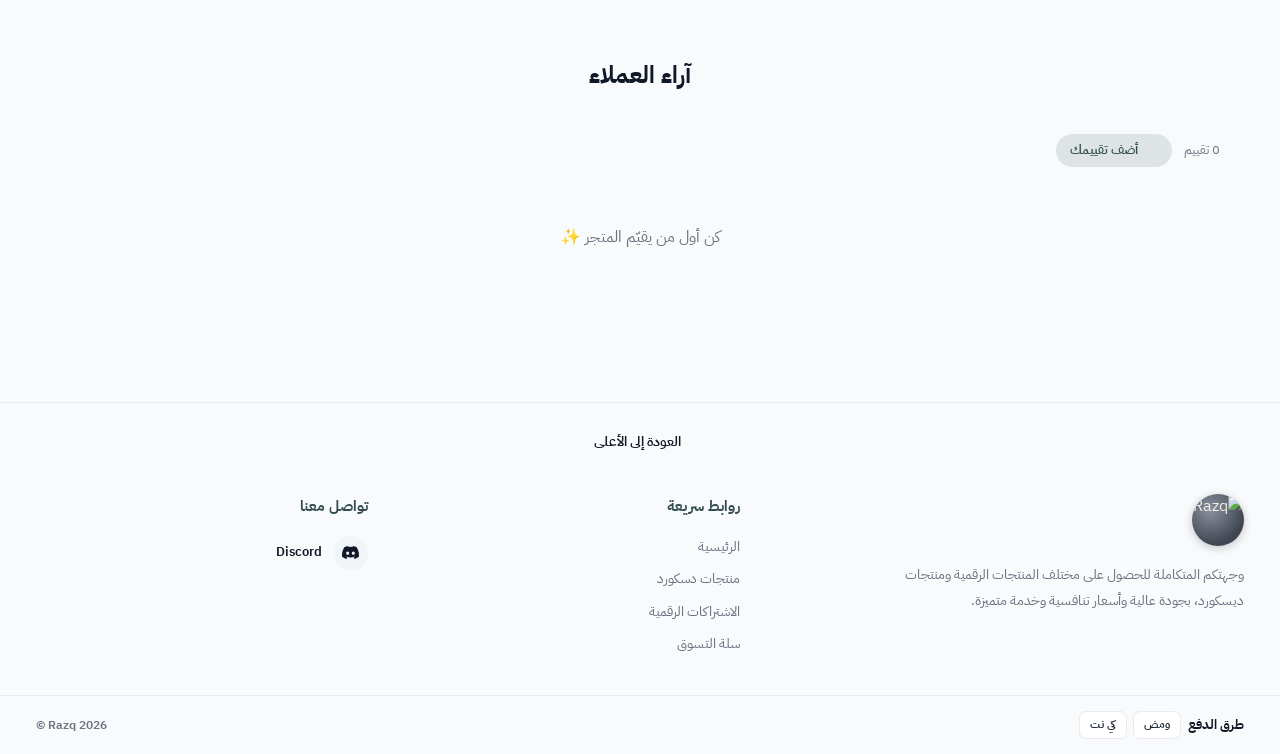
==== commit 4bbd5d4b: "Update index.html" ====
--- a/index.html
+++ b/index.html
@@ -4,7 +4,16 @@
 <meta charset="utf-8">
 <meta name="viewport" content="width=device-width, initial-scale=1">
 <title>المتجر</title>
-<meta name="theme-color" content="#3b82f6">
+<meta name="theme-color" content="#334d50">
+<meta name="description" content="متجر رزق ستور، وجهتكم المتكاملة للحصول على مختلف المنتجات الرقمية ومنتجات ديسكورد، بجودة عالية وأسعار تنافسية وخدمة متميزة.">
+<meta property="og:type" content="website">
+<meta property="og:site_name" content="Razq">
+<meta property="og:title" content="Razq">
+<meta property="og:description" content="Razq">
+<meta property="og:url" content="https://razqstore.github.io/Home/">
+<meta property="og:image" content="https://razqstore.github.io/Home/assets/uploads/logo.png">
+<meta name="twitter:card" content="summary_large_image">
+<meta name="twitter:image" content="https://razqstore.github.io/Home/assets/uploads/logo.png">
 <script>(function(){var t;try{t=JSON.parse(localStorage.getItem('theme'))}catch(e){}document.documentElement.setAttribute('data-theme',t||'light')})()</script>
 <link rel="preconnect" href="https://fonts.googleapis.com">
 <link rel="preconnect" href="https://fonts.gstatic.com" crossorigin>
--- a/assets/css/style.css
+++ b/assets/css/style.css
@@ -15,7 +15,7 @@
   color-scheme:light;
 }
 [data-theme="dark"]{
-  --bg:#111a2e;--surface:#16213a;--surface-2:#1d2a47;--text:#f3f4f6;--muted:#94a3b8;--border:#233150;
+    --bg:#18181b;--surface:#222225;--surface-2:#2c2c30;--text:#f4f4f5;--muted:#a1a1aa;--border:#323236;
   --shadow:none;--shadow-lg:0 20px 50px rgba(0,0,0,.5);color-scheme:dark;
 }
 *{box-sizing:border-box;margin:0;padding:0}
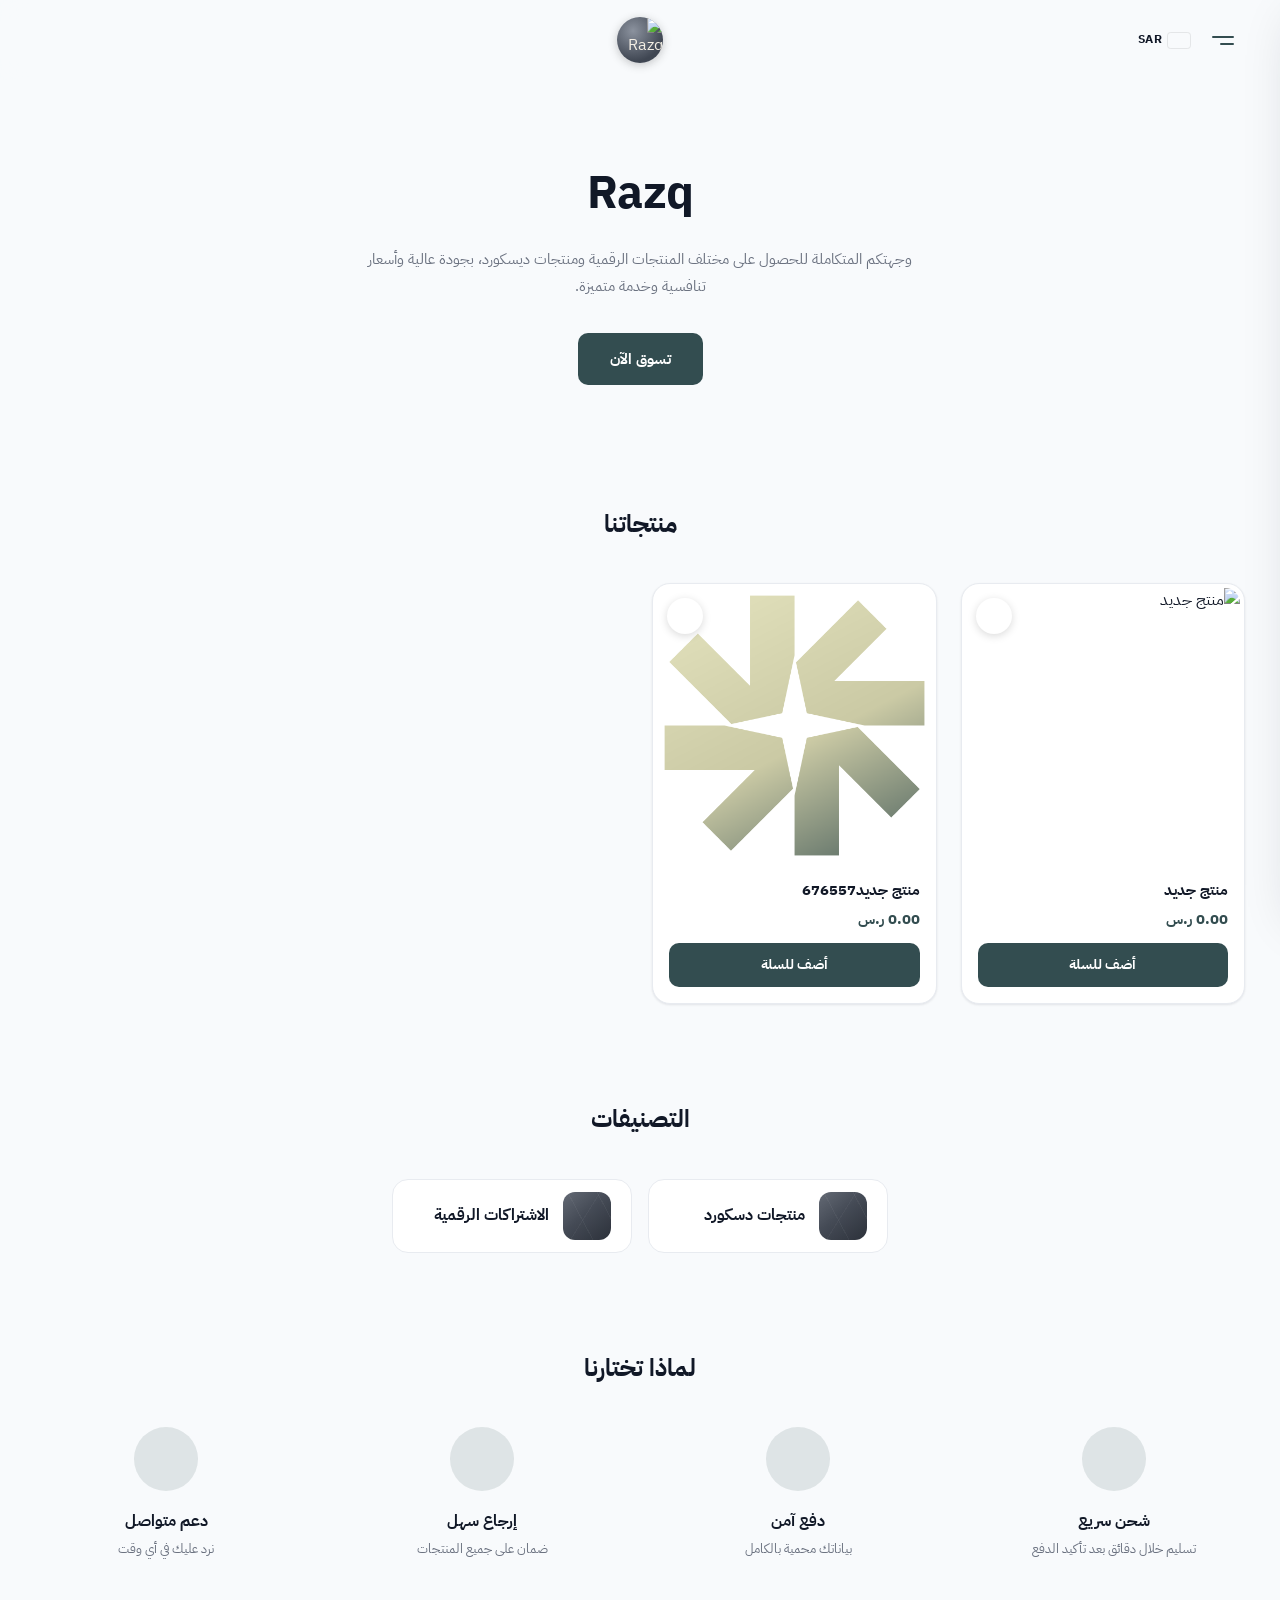
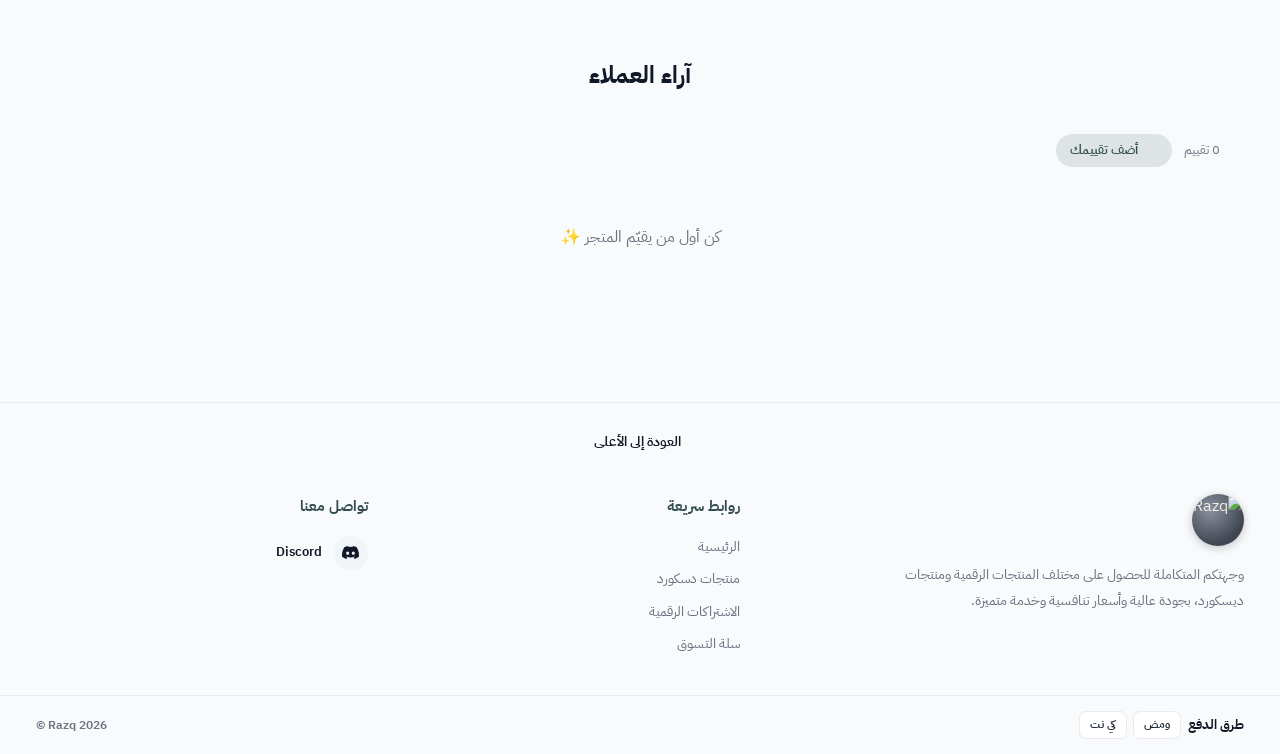
==== commit ddd4af5a: "Update index.html" ====
--- a/index.html
+++ b/index.html
@@ -9,7 +9,7 @@
 <meta property="og:type" content="website">
 <meta property="og:site_name" content="Razq">
 <meta property="og:title" content="Razq">
-<meta property="og:description" content="Razq">
+<meta property="og:description" content="متجر رزق ستور، وجهتكم المتكاملة للحصول على مختلف المنتجات الرقمية ومنتجات ديسكورد، بجودة عالية وأسعار تنافسية وخدمة متميزة.">
 <meta property="og:url" content="https://razqstore.github.io/Home/">
 <meta property="og:image" content="https://razqstore.github.io/Home/assets/uploads/logo.png">
 <meta name="twitter:card" content="summary_large_image">
